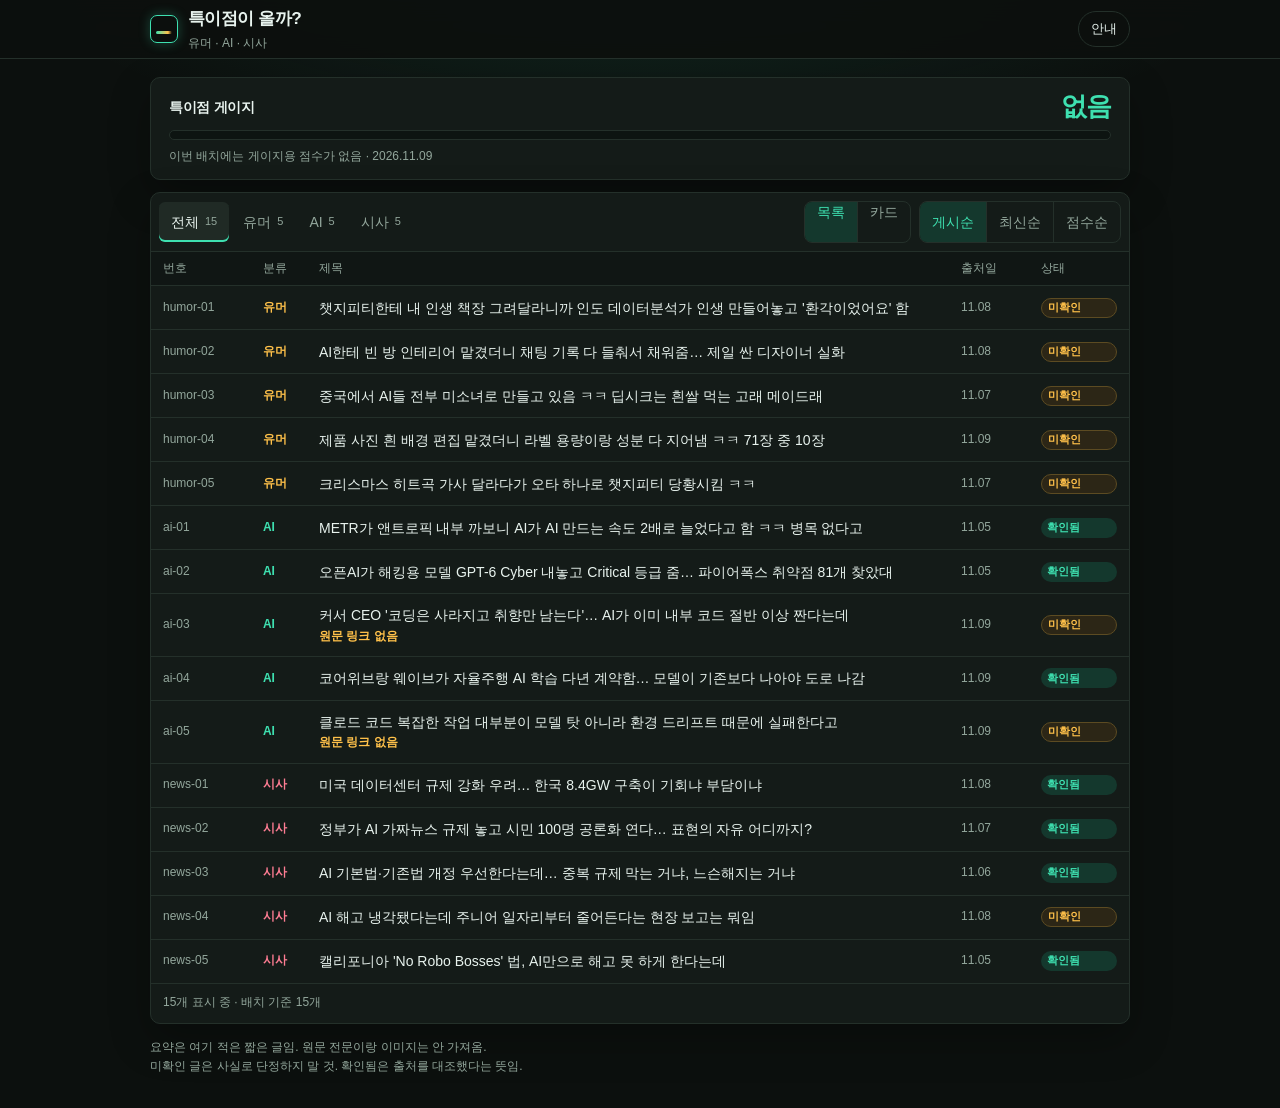
==== index.html @ 215f7a8e "Deploy batch 2026-11-09 (built output only)" ====
<!doctype html>
<html lang="ko">
  <head>
    <meta charset="UTF-8" />
    <link rel="icon" type="image/svg+xml" href="./favicon.svg" />
    <meta name="viewport" content="width=device-width, initial-scale=1.0" />
    <meta name="theme-color" content="#0c100e" />
    <meta
      name="description"
      content="유머, AI, 시사 신호를 짧은 글로 모으는 게시판. 특이점이 올까?"
    />
    <title>특이점이 올까?</title>
    <script type="module" crossorigin src="./assets/index-CIwrEZlR.js"></script>
    <link rel="stylesheet" crossorigin href="./assets/index-DBRJ9uSx.css">
  </head>
  <body>
    <div id="root"></div>
  </body>
</html>
---- assets/index-DBRJ9uSx.css ----
:root{--lightningcss-light: ;--lightningcss-dark:initial;color-scheme:dark;--bg:#0c100e;--bg-elev:#141b18;--bg-head:#101614;--line:#24302a;--text:#e8f3ee;--muted:#93a79c;--mint:#3ee0b0;--mint-dim:#14382d;--amber:#ffc14a;--hot:#ff7d93;--link:#9fd4ff;--shadow:0 16px 40px #00000047;color:var(--text);background:var(--bg);font-family:Apple SD Gothic Neo,Pretendard,Noto Sans KR,Malgun Gothic,Segoe UI,sans-serif;font-size:15px;line-height:1.45}*{box-sizing:border-box}body{background:radial-gradient(900px 280px at 50% -40px, #3ee0b01f, transparent 70%), var(--bg);min-height:100vh;margin:0}a{color:var(--link);text-decoration:none}a:hover{text-decoration:underline}button,a{-webkit-tap-highlight-color:transparent}button{font:inherit;color:inherit}.skip{background:var(--mint);color:#06281c;z-index:10;padding:8px 12px;position:absolute;top:-40px;left:12px}.skip:focus{top:8px}.sr-only{clip:rect(0, 0, 0, 0);white-space:nowrap;border:0;width:1px;height:1px;margin:-1px;padding:0;position:absolute;overflow:hidden}.top{z-index:5;border-bottom:1px solid var(--line);-webkit-backdrop-filter:blur(12px);backdrop-filter:blur(12px);background:#0c100eeb;position:sticky;top:0}.top-inner,.wrap{width:min(980px,100% - 20px);margin:0 auto}.top-inner{justify-content:space-between;align-items:center;gap:12px;min-height:58px;display:flex}.brand{color:inherit;align-items:center;gap:10px;min-width:0;text-decoration:none;display:flex}.brand:hover{text-decoration:none}.brand strong{letter-spacing:-.03em;font-size:1.15rem;display:block}.brand small{color:var(--muted);font-size:12px}.brand-text{min-width:0}.mark{border:1px solid var(--mint);border-radius:7px;flex:none;width:28px;height:28px;position:relative;box-shadow:0 0 12px #3ee0b047}.mark:before{content:"";background:linear-gradient(90deg, var(--mint), var(--amber) 75%, transparent);border-radius:2px;height:3px;position:absolute;bottom:8px;left:5px;right:5px}.nav-about{border:1px solid var(--line);min-height:36px;color:var(--text);border-radius:999px;flex:none;align-items:center;padding:0 12px;font-size:13px;display:inline-flex}.nav-about[aria-current=page]{border-color:var(--mint);color:var(--mint)}.wrap{padding:14px 0 32px}.gauge,.board,.detail{background:var(--bg-elev);border:1px solid var(--line);box-shadow:var(--shadow);border-radius:10px}.gauge{margin-bottom:12px;padding:14px 14px 12px}.gauge-top,.detail-status,.card-top,.card-meta,.tools,.tabs a{align-items:center;display:flex}.gauge-top{justify-content:space-between;gap:12px}.gauge h2{letter-spacing:-.02em;margin:0;font-size:14px;font-weight:700}.gauge-value{font-variant-numeric:tabular-nums;letter-spacing:-.04em;margin:0;font-size:1.7rem;font-weight:800;line-height:1}.gauge-value small{color:var(--muted);margin-left:2px;font-size:.9rem;font-weight:650}.tone-calm .gauge-value{color:var(--mint)}.tone-warm .gauge-value{color:var(--amber)}.tone-hot .gauge-value{color:var(--hot)}.gauge-track{border:1px solid var(--line);background:#0d1411;border-radius:999px;height:10px;margin-top:10px;overflow:hidden}.gauge-fill{border-radius:inherit;background:linear-gradient(90deg, #1f8f6d, var(--mint));width:0;height:100%;transition:width .28s}.tone-warm .gauge-fill{background:linear-gradient(90deg, #8a6414, var(--amber))}.tone-hot .gauge-fill{background:linear-gradient(90deg, #8d3144, var(--hot))}.gauge-note,.board-foot,.muted{color:var(--muted);font-size:12px}.gauge-note{margin:8px 0 0}.banner,.warn{border-bottom:1px solid var(--line);margin:0;padding:10px 12px;font-size:13px}.banner{color:#e7e2b4;background:#1d2414}.warn{color:var(--amber);background:#2a2114}.toolbar{border-bottom:1px solid var(--line);flex-wrap:wrap;justify-content:space-between;align-items:center;gap:8px;padding:8px;display:flex}.tabs{scrollbar-width:none;gap:2px;max-width:100%;display:flex;overflow-x:auto}.tabs::-webkit-scrollbar{display:none}.tabs a,.seg a,.seg button{min-height:40px;color:var(--muted);cursor:pointer;background:0 0;border:0;border-radius:6px;padding:0 12px;font-size:14px;text-decoration:none}.tabs a{white-space:nowrap;gap:6px}.tabs a[aria-current=page]{color:var(--text);box-shadow:inset 0 -2px 0 var(--mint);background:#202a25}.count{color:var(--muted);font-variant-numeric:tabular-nums;font-size:11px}.tools{flex-wrap:wrap;gap:8px}.seg{border:1px solid var(--line);border-radius:8px;display:inline-flex;overflow:hidden}.seg a,.seg button{border-right:1px solid var(--line);border-radius:0}.seg a:last-child,.seg button:last-child{border-right:0}.seg a[aria-current=page],.seg button[aria-pressed=true]{background:var(--mint-dim);color:var(--mint)}.seg a:hover,.seg button:hover,.tabs a:hover{color:var(--text);text-decoration:none}.list-head{display:none}.row{border-bottom:1px solid var(--line);color:inherit;grid-template-columns:auto auto minmax(0,1fr);align-items:center;gap:4px 8px;min-height:44px;padding:11px 12px;text-decoration:none;display:grid}.row:hover{background:#1b2621;text-decoration:none}.row.is-hot{box-shadow:inset 3px 0 0 var(--mint)}.num{color:var(--muted);font-variant-numeric:tabular-nums;font-size:12px}.title-block{flex-direction:column;gap:2px;min-width:0;display:flex}.title{-webkit-line-clamp:2;min-width:0;color:var(--text);-webkit-box-orient:vertical;font-size:14px;display:-webkit-box;overflow:hidden}.no-source{color:var(--amber);font-size:12px;font-weight:700}p.no-source{margin:6px 0 0}.num{white-space:nowrap}.meta{color:var(--muted);flex-wrap:wrap;grid-column:1/-1;align-items:center;gap:8px;font-size:12px;display:flex}.score,.card-score{font-variant-numeric:tabular-nums;color:var(--text);align-items:center;gap:4px;display:inline-flex}.delta.up{color:var(--mint)}.delta.down{color:var(--hot)}.delta.flat{color:var(--muted)}.cat{letter-spacing:-.02em;font-size:12px;font-weight:700}.cat-humor{color:var(--amber)}.cat-ai{color:var(--mint)}.cat-news{color:var(--hot)}.badge{letter-spacing:-.02em;border-radius:999px;align-items:center;min-height:20px;padding:0 6px;font-size:11px;font-weight:700;display:inline-flex}.badge.ok{background:var(--mint-dim);color:var(--mint)}.badge.pending{color:var(--amber);background:#2c2616;border:1px solid #5c4b22}.cards{gap:10px;padding:10px;display:grid}.card{border:1px solid var(--line);background:#101714;border-radius:10px;padding:12px;position:relative}.card.is-hot{border-color:#3ee0b08c;box-shadow:0 0 0 1px #3ee0b02e,0 0 22px #3ee0b014}.card-top{gap:8px}.card-score{margin-left:auto;font-weight:800}.flame{color:var(--amber)}.hot-flag{color:#06281c;background:var(--mint);border-radius:999px;padding:1px 6px;font-size:11px;font-weight:800}.card h3{letter-spacing:-.03em;margin:8px 0 6px;font-size:16px;line-height:1.35}.card h3 a{color:var(--text)}.card h3 a:after{content:"";position:absolute;inset:0}.card-body{color:#c5d5cd;-webkit-line-clamp:3;-webkit-box-orient:vertical;margin:0;font-size:13px;display:-webkit-box;overflow:hidden}.card-meta,.card-links{color:var(--muted);gap:8px;margin:8px 0 0;font-size:12px}.card-links{flex-wrap:wrap;gap:10px;display:flex}.card-links a,.card-meta{z-index:1;position:relative}.tags{flex-wrap:wrap;gap:6px;margin:8px 0 0;padding:0;list-style:none;display:flex}.tags li{color:var(--link);background:#17232c;border-radius:999px;padding:2px 8px;font-size:12px}.board-foot{margin:0;padding:10px 12px 12px}.empty{text-align:center;color:var(--muted);margin:0;padding:28px 16px}.empty.error{color:var(--hot)}.retry{text-align:center;margin:0;padding:0 16px 18px}.retry button,.seg button{min-height:40px}.retry button{border:1px solid var(--mint);background:var(--mint-dim);color:var(--mint);cursor:pointer;border-radius:8px;padding:0 16px}.skeleton{background:linear-gradient(90deg,#18211c,#24352d,#18211c) 0 0/200% 100%;border-radius:6px;height:46px;margin:0 12px 8px;animation:1.2s linear infinite sheen}.skeleton:last-child{margin-bottom:12px}@keyframes sheen{to{background-position:-200% 0}}.detail{padding:14px 14px 18px}.back{margin:0 0 10px}.back a{color:var(--muted);font-size:13px}.detail-kicker{color:var(--muted);flex-wrap:wrap;align-items:center;gap:8px;margin:0;font-size:13px;display:flex}.detail h2{letter-spacing:-.04em;margin:8px 0 10px;font-size:1.35rem;line-height:1.35}.detail-status{flex-wrap:wrap;gap:10px;margin:0 0 12px;font-size:14px}.facts{grid-template-columns:1fr 1fr;gap:8px 12px;margin:0 0 14px;display:grid}.facts div{min-width:0}.facts dt{color:var(--muted);font-size:12px}.facts dd{overflow-wrap:anywhere;margin:2px 0 0}.original-title{color:var(--muted);margin:0 0 8px;font-size:13px}.md p{overflow-wrap:anywhere;margin:0 0 10px;line-height:1.7}.md code{background:#0e1512;border-radius:4px;padding:0 4px;font-family:ui-monospace,SFMono-Regular,Menlo,Consolas,monospace;font-size:.92em}.reason{color:#d5e4dc;background:#101714;border-radius:8px;margin:4px 0 0;padding:10px 12px;font-size:14px}.reason span{color:var(--muted);margin-bottom:4px;font-size:12px;display:block}.sources{margin-top:16px}.sources h3,.about h3{margin:0 0 8px;font-size:15px}.sources ol{margin:0;padding-left:18px}.sources a{overflow-wrap:anywhere}.about section+section{margin-top:16px}.about p,.about li{line-height:1.7}.about ul{margin:8px 0 0;padding-left:18px}.legal{color:var(--muted);margin-top:14px;font-size:12px;line-height:1.6}.legal p{margin:0}:focus-visible{outline:2px solid var(--mint);outline-offset:2px}@media (width>=760px){.wrap{padding-top:18px}.gauge{padding:16px 18px 14px}.list-head,.row{grid-template-columns:92px 48px minmax(0,1fr) 72px 76px;align-items:center;column-gap:8px;display:grid}.list.has-score .list-head,.list.has-score .row{grid-template-columns:92px 48px minmax(0,1fr) 88px 72px 76px}.list-head{color:var(--muted);background:var(--bg-head);border-bottom:1px solid var(--line);padding:8px 12px;font-size:12px}.row{row-gap:0}.title{white-space:nowrap;text-overflow:ellipsis;-webkit-line-clamp:unset;display:block}.meta{display:contents}.detail{padding:18px 22px 22px}.facts{grid-template-columns:repeat(3,minmax(0,1fr))}.cards{grid-template-columns:1fr 1fr}}@media (prefers-reduced-motion:reduce){.gauge-fill,.skeleton{transition:none;animation:none}}
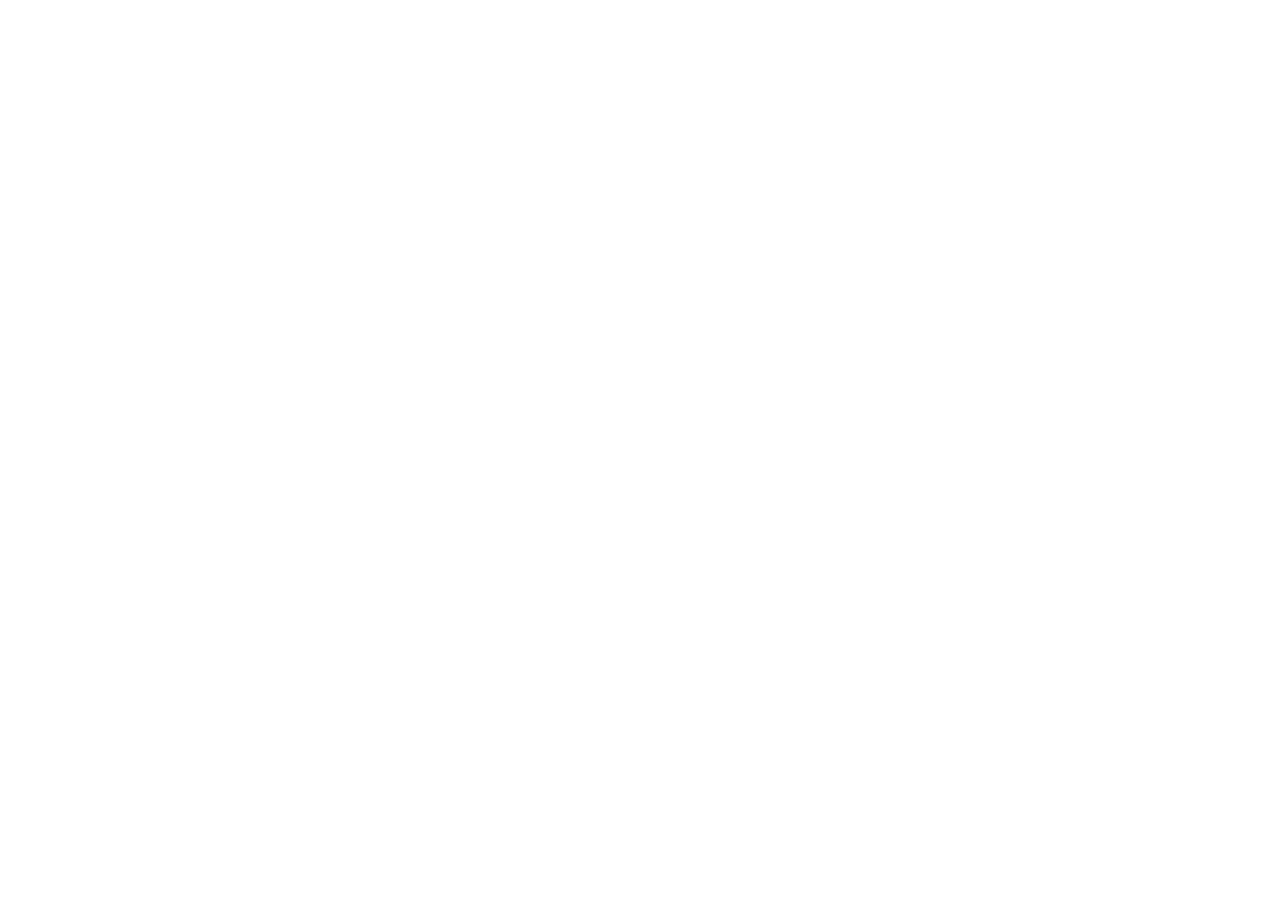
==== commit 9c075d5f: "Batch archive layout + batch 2026-11-10-0839 (20 posts)" ====
--- a/index.html
+++ b/index.html
@@ -10,8 +10,8 @@
       content="유머, AI, 시사 신호를 짧은 글로 모으는 게시판. 특이점이 올까?"
     />
     <title>특이점이 올까?</title>
-    <script type="module" crossorigin src="./assets/index-CIwrEZlR.js"></script>
-    <link rel="stylesheet" crossorigin href="./assets/index-DBRJ9uSx.css">
+    <script type="module" crossorigin src="/singularity-board/assets/index-DvyEJFiP.js"></script>
+    <link rel="stylesheet" crossorigin href="/singularity-board/assets/index-BTuY7HrZ.css">
   </head>
   <body>
     <div id="root"></div>
